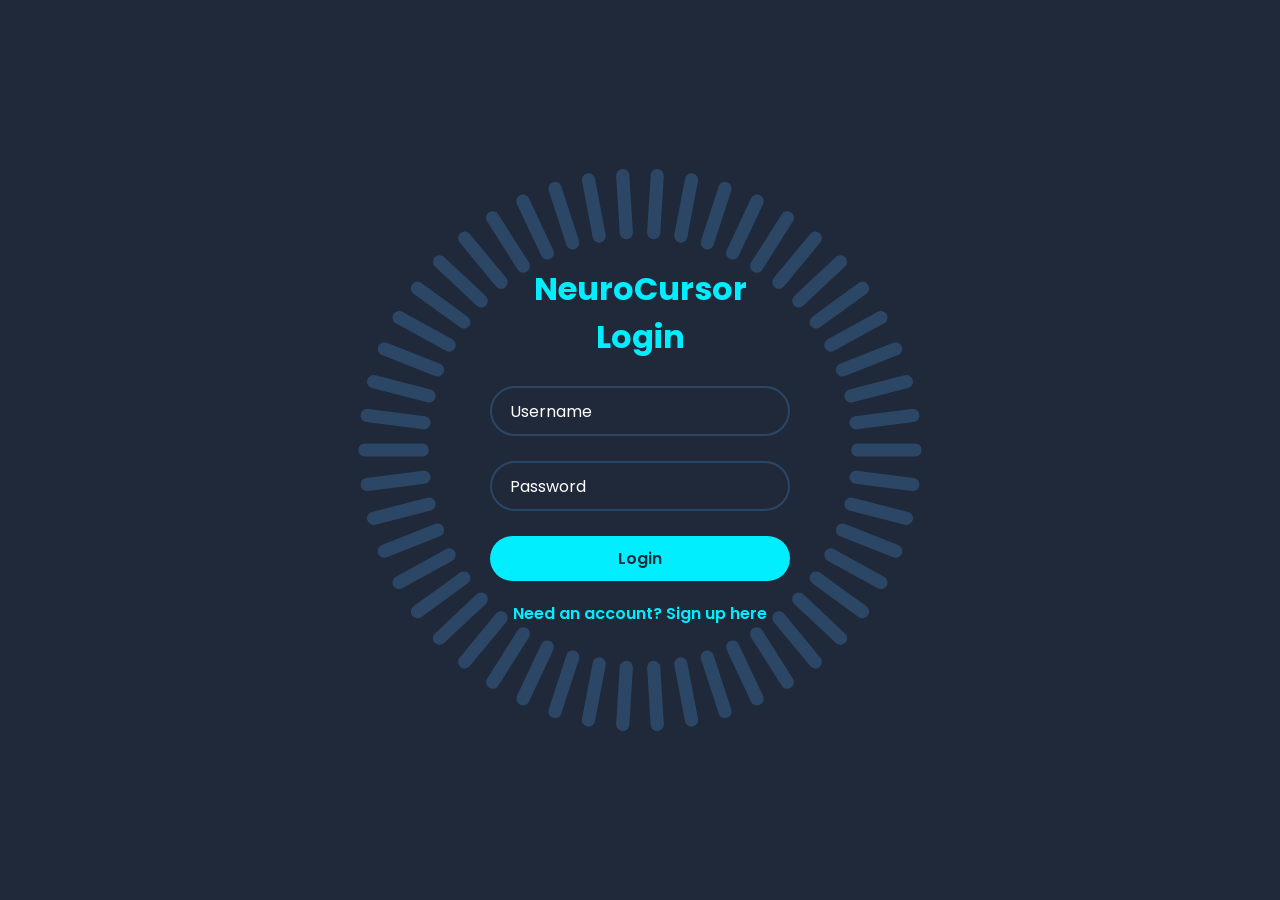
==== model/index.html @ 829564b1 "Make demo skeleton self-contain python" ====
<!DOCTYPE html>
<html lang="en">
<head>
    <meta charset="UTF-8">
    <title>NeuroCursor Data Collection</title>
    <!-- Eel Desktop Binding -->
    <script type="text/javascript" src="/eel.js"></script>
    <style>
        @import url('https://fonts.googleapis.com/css2?family=Poppins:wght@300;400;500;600;700;800;900&display=swap');

        * {
            margin: 0;
            padding: 0;
            box-sizing: border-box;
            font-family: 'Poppins', sans-serif;
        }

        body {
            min-height: 100vh;
            background: #1f293a;
            color: #ffffff;
            display: flex;
            flex-direction: column;
            justify-content: center;
            align-items: center;
        }

        /* ---------- Canvas / Data Collection screen ---------- */
        #myCanvas {
            border: 1px solid #2c4766;
            border-radius: 6px;
            background: #ffffff;
            max-width: 100%;
            height: auto;
            display: block;
            margin: 0 auto;
        }

        #progress {
            text-align: center;
            margin-top: 15px;
            font-weight: 600;
            color: #0ef;
        }

        .btn-action {
            width: 150px;
            height: 45px;
            margin-top: 15px;
            background: #0ef;
            border: none;
            outline: none;
            border-radius: 40px;
            cursor: pointer;
            font-size: 1em;
            color: #1f293a;
            font-weight: 600;
        }

        .btn-action:hover {
            opacity: 0.9;
        }

        /* ---------- Auth screen (old login/signup look) ---------- */
        .container {
            position: relative;
            width: 256px;
            height: 256px;
            display: flex;
            justify-content: center;
            align-items: center;
        }

        .login-box {
            position: absolute;
            width: 400px;
        }

        .login-box form {
            width: 100%;
            padding: 0 50px;
        }

        .login-box h2 {
            font-size: 2em;
            color: #0ef;
            text-align: center;
            margin-bottom: 10px;
        }

        .input-box {
            position: relative;
            margin: 25px 0;
        }

        .input-box input {
            width: 100%;
            height: 50px;
            background: transparent;
            border: 2px solid #2c4766;
            outline: none;
            border-radius: 40px;
            font-size: 1em;
            color: #fff;
            padding: 0 20px;
            transition: .5s ease;
        }

        .input-box input:focus,
        .input-box input:not(:placeholder-shown) {
            border-color: #0ef;
        }

        .input-box label {
            position: absolute;
            top: 50%;
            left: 20px;
            transform: translateY(-50%);
            font-size: 1em;
            color: #fff;
            pointer-events: none;
            transition: .5s ease;
        }

        .input-box input:focus ~ label,
        .input-box input:not(:placeholder-shown) ~ label {
            top: 1px;
            font-size: .8em;
            background: #1f293a;
            padding: 0 6px;
            color: #0ef;
        }

        .btn {
            width: 100%;
            height: 45px;
            background: #0ef;
            border: none;
            outline: none;
            border-radius: 40px;
            cursor: pointer;
            font-size: 1em;
            color: #1f293a;
            font-weight: 600;
        }

        .switch-link {
            margin: 20px 0 10px;
            text-align: center;
        }

        .switch-link a {
            font-size: 1em;
            color: #0ef;
            text-decoration: none;
            font-weight: 600;
            cursor: pointer;
        }

        .switch-link a:hover {
            text-decoration: underline;
        }

        /* Spinning decorative bars around the login box */
        .container span.deco-bar {
            position: absolute;
            left: 0;
            width: 32px;
            height: 6px;
            background: #2c4766;
            border-radius: 8px;
            transform-origin: 128px;
            transform: scale(2.2) rotate(calc(var(--i) * (360deg / 50)));
            animation: animateBlink 3s linear infinite;
            animation-delay: calc(var(--i) * (3s / 50));
        }

        .switch-link {
            width: 300px;
        }

        .switch-link a {
            display: inline-block;
        }

        @keyframes animateBlink {
            0% { background: #0ef; }
            25% { background: #2c4766; }
        }
    </style>
</head>
<body>

    <!-- Embedded Auth View (Shows if not logged in) -->
    <div id="auth-screen" class="container" style="display: none;">
        <div class="login-box">
            <h2 id="auth-title">NeuroCursor<br>Login</h2>
            <form onsubmit="event.preventDefault(); handleAuth();">
                <div class="input-box">
                    <input type="text" id="username-input" autocomplete="username" placeholder=" " required>
                    <label>Username</label>
                </div>
                <div class="input-box">
                    <input type="password" id="password-input" autocomplete="current-password" placeholder=" " required>
                    <label>Password</label>
                </div>
                <button type="submit" class="btn" id="auth-btn">Login</button>
                <div class="switch-link">
                    <a onclick="toggleAuthMode()"><span id="switch-text">Need an account? Sign up here</span></a>
                </div>
            </form>
        </div>
        <span class="deco-bar" style="--i:0;"></span><span class="deco-bar" style="--i:1;"></span><span class="deco-bar" style="--i:2;"></span><span class="deco-bar" style="--i:3;"></span>
        <span class="deco-bar" style="--i:4;"></span><span class="deco-bar" style="--i:5;"></span><span class="deco-bar" style="--i:6;"></span><span class="deco-bar" style="--i:7;"></span>
        <span class="deco-bar" style="--i:8;"></span><span class="deco-bar" style="--i:9;"></span><span class="deco-bar" style="--i:10;"></span><span class="deco-bar" style="--i:11;"></span>
        <span class="deco-bar" style="--i:12;"></span><span class="deco-bar" style="--i:13;"></span><span class="deco-bar" style="--i:14;"></span><span class="deco-bar" style="--i:15;"></span>
        <span class="deco-bar" style="--i:16;"></span><span class="deco-bar" style="--i:17;"></span><span class="deco-bar" style="--i:18;"></span><span class="deco-bar" style="--i:19;"></span>
        <span class="deco-bar" style="--i:20;"></span><span class="deco-bar" style="--i:21;"></span><span class="deco-bar" style="--i:22;"></span><span class="deco-bar" style="--i:23;"></span>
        <span class="deco-bar" style="--i:24;"></span><span class="deco-bar" style="--i:25;"></span><span class="deco-bar" style="--i:26;"></span><span class="deco-bar" style="--i:27;"></span>
        <span class="deco-bar" style="--i:28;"></span><span class="deco-bar" style="--i:29;"></span><span class="deco-bar" style="--i:30;"></span><span class="deco-bar" style="--i:31;"></span>
        <span class="deco-bar" style="--i:32;"></span><span class="deco-bar" style="--i:33;"></span><span class="deco-bar" style="--i:34;"></span><span class="deco-bar" style="--i:35;"></span>
        <span class="deco-bar" style="--i:36;"></span><span class="deco-bar" style="--i:37;"></span><span class="deco-bar" style="--i:38;"></span><span class="deco-bar" style="--i:39;"></span>
        <span class="deco-bar" style="--i:40;"></span><span class="deco-bar" style="--i:41;"></span><span class="deco-bar" style="--i:42;"></span><span class="deco-bar" style="--i:43;"></span>
        <span class="deco-bar" style="--i:44;"></span><span class="deco-bar" style="--i:45;"></span><span class="deco-bar" style="--i:46;"></span><span class="deco-bar" style="--i:47;"></span>
        <span class="deco-bar" style="--i:48;"></span><span class="deco-bar" style="--i:49;"></span>
    </div>

    <!-- Main Data Collection View -->
    <div id="game-screen" style="display: none; text-align: center;">
        <canvas id="myCanvas" width="1400" height="600"></canvas>
        <div id="progress">
            <p id="progress-text">0/30 Sessions Complete</p>
        </div>
        <div>
            <button class="btn-action" onclick="logout()">Sign Out</button>
        </div>
    </div>

    <script>
        var username = localStorage.getItem("username");
        var isSignup = false;

        // --- AUTHENTICATION & UI TOGGLES ---
        function checkSession() {
            if (username) {
                document.getElementById("auth-screen").style.display = "none";
                document.getElementById("game-screen").style.display = "block";
                renderTheFrame();
                startLoop();
            } else {
                document.getElementById("auth-screen").style.display = "flex";
                document.getElementById("game-screen").style.display = "none";
            }
        }

        function toggleAuthMode() {
            isSignup = !isSignup;
            document.getElementById("auth-title").innerHTML = isSignup ? "NeuroCursor<br>Sign Up" : "NeuroCursor<br>Login";
            document.getElementById("auth-btn").innerText = isSignup ? "Sign Up" : "Login";
            document.getElementById("switch-text").innerText = isSignup ? "Have an account? Login here" : "Need an account? Sign up here";

            const passInput = document.getElementById("password-input");
            passInput.setAttribute("autocomplete", isSignup ? "new-password" : "current-password");
        }

        async function handleAuth() {
            var u = document.getElementById("username-input").value;
            var p = document.getElementById("password-input").value;

            try {
                let success = await eel.submit_auth(u, p, isSignup)();
                if (success) {
                    if (isSignup) {
                        alert("Account created successfully!");
                        toggleAuthMode();
                    } else {
                        localStorage.setItem("username", u);
                        username = u;
                        checkSession();
                    }
                } else {
                    alert("Authentication failed. Check your credentials.");
                }
            } catch (err) {
                console.error("Auth error:", err);
            }
        }

        function logout() {
            localStorage.removeItem("username");
            username = null;
            location.reload();
        }

        // --- CANVAS ENGINE & MOUSE TRACKING ---
        var currentX = 0;
        var currentY = 0;
        var isClicked = 0;
        var buttonX = 0;
        var buttonY = 0;
        var buttonsClicked = 0;
        var data = [];
        let distToStartX = 9999;
        let distToStartY = 9999;
        let distToButtonX = 9999;
        let distToButtonY = 9999;
        var activeButton = {};
        var timeOffset = 0;

        const canvas = document.getElementById("myCanvas");
        const ctx = canvas.getContext("2d");

        const colorBackground = "#FFFFFF";
        const gridColor = "rgba(15, 150, 150, 0.1)";
        const dotColor = "#0E9594";
        const dotColorTwo = "#D64545";
        const LABEL_INK = "#FFFFFF";
        const shadowMain = "rgba(15,150,150,0.5)";
        const shadowStart = "rgba(215,70,70,0.5)";

        // Precise Coordinate Rescaling for 1400x600 resolution
        function updateMouseCoordinates(e) {
            const rect = canvas.getBoundingClientRect();
            const scaleX = canvas.width / rect.width;
            const scaleY = canvas.height / rect.height;

            currentX = (e.clientX - rect.left) * scaleX;
            currentY = (e.clientY - rect.top) * scaleY;
        }

        window.addEventListener('pointerrawupdate', updateMouseCoordinates);
        window.addEventListener('pointermove', updateMouseCoordinates);
        window.addEventListener("mousedown", e => { isClicked = 1; });
        window.addEventListener("mouseup", e => { isClicked = 0; });

        async function updateProgress() {
            try {
                let result = await eel.get_user_progress(username)();
                let sessionCount = result.sessions !== undefined ? result.sessions : 0;
                document.getElementById("progress-text").innerText = sessionCount + "/30 Sessions Complete";
            } catch (error) {
                console.error('Error fetching progress:', error);
            }
        }

        function paintBackdrop() {
            ctx.fillStyle = colorBackground;
            ctx.fillRect(0, 0, canvas.width, canvas.height);
            ctx.strokeStyle = gridColor;
            ctx.lineWidth = 1;
            const step = 40;
            for (let x = 0.5; x <= canvas.width; x += step) {
                ctx.beginPath();
                ctx.moveTo(x, 0);
                ctx.lineTo(x, canvas.height);
                ctx.stroke();
            }
            for (let y = 0.5; y <= canvas.height; y += step) {
                ctx.beginPath();
                ctx.moveTo(0, y);
                ctx.lineTo(canvas.width, y);
                ctx.stroke();
            }
        }

        function isHover(button) {
            if (!button) return false;
            let distX = Math.abs(currentX - button.x);
            let distY = Math.abs(currentY - button.y);
            let maxWidthDist = button.width / 2;
            let maxHeightDist = button.height / 2;
            return (maxWidthDist > distX && maxHeightDist > distY);
        }

        function drawRect(x, y, width, height, color, label) {
            ctx.fillStyle = color;
            const rx = x - (width / 2), ry = y - (height / 2);
            if (ctx.roundRect) {
                ctx.beginPath();
                ctx.roundRect(rx, ry, width, height, 12);
                ctx.fill();
            } else {
                ctx.fillRect(rx, ry, width, height);
            }
            if (label) {
                ctx.fillStyle = LABEL_INK;
                ctx.font = "600 20px Arial, sans-serif";
                ctx.textAlign = "center";
                ctx.textBaseline = "middle";
                ctx.fillText(label, x, y + 1);
            }
        }

        function renderTheFrame() {
            paintBackdrop();
            let hovering = isHover(activeButton);
            ctx.save();
            if (hovering && activeButton.x != null) {
                if (activeButton.color == dotColorTwo) {
                    ctx.shadowColor = shadowStart;
                } else {
                    ctx.shadowColor = shadowMain;
                }
                ctx.shadowBlur = 20;
                ctx.shadowOffsetY = 3;
                ctx.shadowOffsetX = 2;
            }
            if (activeButton.x != null) {
                drawRect(
                    activeButton.x,
                    activeButton.y,
                    activeButton.width,
                    activeButton.height,
                    activeButton.color,
                    activeButton.label
                );
            }
            ctx.restore();
            requestAnimationFrame(renderTheFrame);
        }

        function getRandomInt(min, max) {
            const minCeiled = Math.ceil(min);
            const maxFloored = Math.floor(max);
            return Math.floor(Math.random() * (maxFloored - minCeiled + 1) + minCeiled);
        }

        function wait(ms) {
            return new Promise(resolve => setTimeout(resolve, ms));
        }

        async function startLoop() {
            ctx.clearRect(0, 0, canvas.width, canvas.height);
            buttonsClicked = 0;
            data = [];
            updateProgress();
            distToStartX = 9999;
            distToStartY = 9999;

            // Start button centered for 1400x600 canvas
            activeButton.x = 700;
            activeButton.y = 300;
            activeButton.width = 100;
            activeButton.height = 50;
            activeButton.color = dotColorTwo;
            activeButton.label = "START";

            while (!(isClicked == 1 && Math.abs(distToStartX) <= 50 && Math.abs(distToStartY) <= 25)) {
                distToStartX = currentX - 700;
                distToStartY = currentY - 300;
                await wait(1000 / 60);
            }

            while (isClicked == 1) {
                await wait(1000 / 60);
            }

            activeButton.x = getRandomInt(200, 1200);
            activeButton.y = getRandomInt(200, 400);
            activeButton.width = 50;
            activeButton.height = 50;
            activeButton.color = dotColor;
            activeButton.label = String(buttonsClicked + 1);
            timeOffset = performance.now();

            await mainLoop();
            startLoop();
        }

        async function mainLoop() {
            while (buttonsClicked < 5) {
                distToButtonX = currentX - activeButton.x;
                distToButtonY = currentY - activeButton.y;

                data.push({
                    time: performance.now() - timeOffset,
                    cursor_x: currentX,
                    cursor_y: currentY,
                    target_x: activeButton.x,
                    target_y: activeButton.y,
                    relative_x: distToButtonX,
                    relative_y: distToButtonY,
                    button_state: isClicked,
                    movement_index: buttonsClicked,
                    target_width: activeButton.width,
                    target_height: activeButton.height,
                    canvas_width: canvas.width,
                    canvas_height: canvas.height,
                    coords: [distToButtonX, distToButtonY, isClicked]
                });

                if (isClicked == 1 && isHover(activeButton)) {
                    while (isClicked == 1) {
                        await wait(1000 / 60);
                        distToButtonX = currentX - activeButton.x;
                        distToButtonY = currentY - activeButton.y;
                        if (isClicked == 1) {
                            data.push({
                                time: performance.now() - timeOffset,
                                cursor_x: currentX,
                                cursor_y: currentY,
                                target_x: activeButton.x,
                                target_y: activeButton.y,
                                relative_x: distToButtonX,
                                relative_y: distToButtonY,
                                button_state: isClicked,
                                movement_index: buttonsClicked,
                                target_width: activeButton.width,
                                target_height: activeButton.height,
                                canvas_width: canvas.width,
                                canvas_height: canvas.height,
                                coords: [distToButtonX, distToButtonY, isClicked]
                            });
                        }
                    }
                    buttonsClicked += 1;
                    if (buttonsClicked < 5) {
                        activeButton.x = getRandomInt(200, 1200);
                        activeButton.y = getRandomInt(200, 400);
                        activeButton.width = 50;
                        activeButton.height = 50;
                        activeButton.color = dotColor;
                        activeButton.label = String(buttonsClicked + 1);
                    }
                    continue;
                }
                await wait(1000 / 60);
            }

            try {
                let res = await eel.save_session(username, data)();
                console.log("Session saved successfully:", res);
            } catch (error) {
                console.error('Error saving session:', error);
            }
        }

        // Initialize Session Check
        checkSession();
    </script>
</body>
</html>
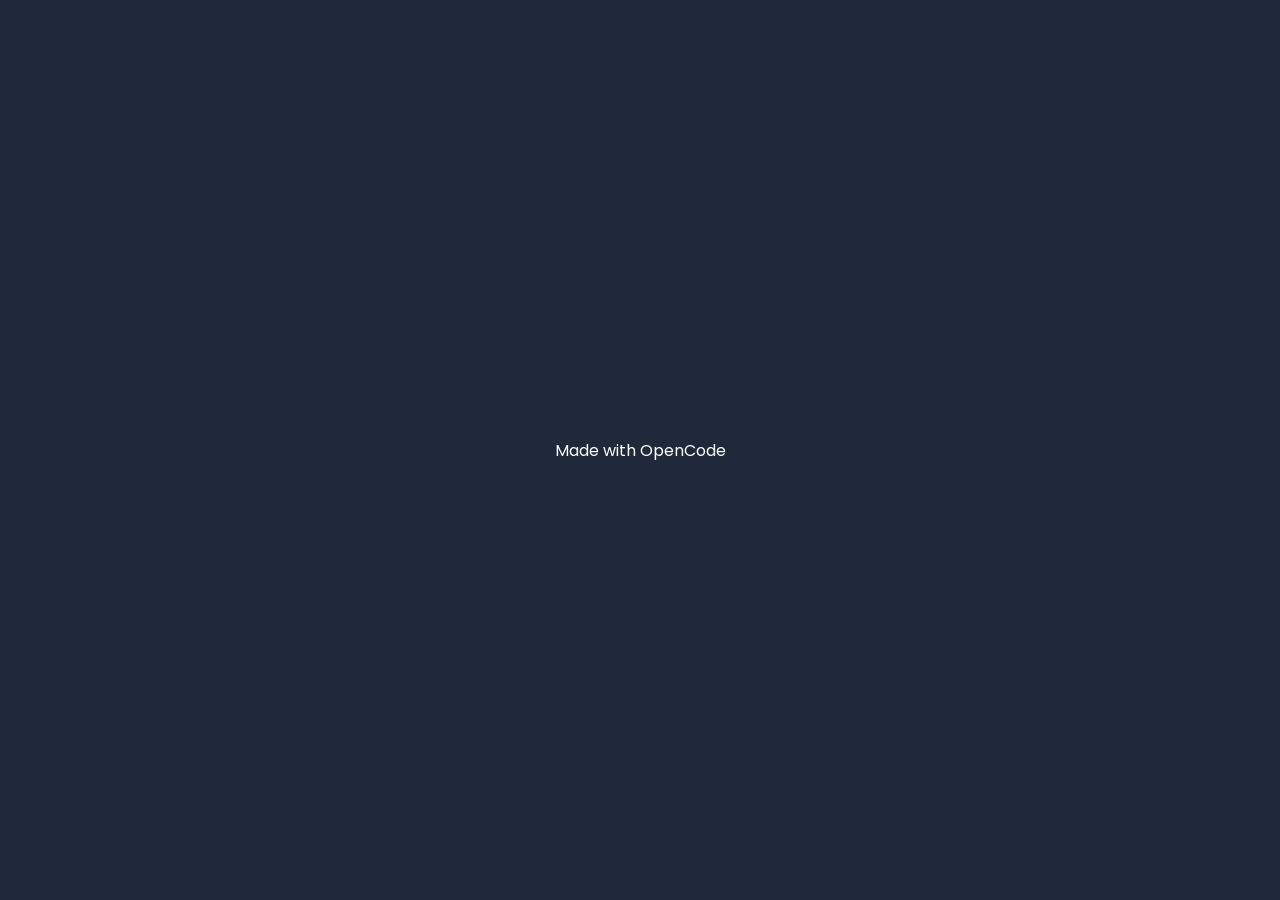
==== commit f7369f7c: "Add AI-made demo, add test, fix and refactor model - Add AI-made model demo - Add test.py for final " ====
--- a/model/index.html
+++ b/model/index.html
@@ -1,3 +1,4 @@
+Made with OpenCode
 <!DOCTYPE html>
 <html lang="en">
 <head>
@@ -41,6 +42,25 @@
             margin-top: 15px;
             font-weight: 600;
             color: #0ef;
+        }
+
+        #result {
+            text-align: center;
+            margin-top: 10px;
+            font-weight: 700;
+            font-size: 1.2em;
+            min-height: 1.5em;
+        }
+        .result-pass { color: #00ff88; }
+        .result-fail { color: #ff4466; }
+        .result-info { color: #0ef; }
+
+        #mode-label {
+            text-align: center;
+            margin-top: 8px;
+            font-weight: 500;
+            font-size: 0.95em;
+            color: #aaa;
         }
 
         .btn-action {
@@ -182,6 +202,12 @@
         .switch-link a {
             display: inline-block;
         }
+
+        .res-table { color: #0ef; font-size: 0.85em; margin: 0 auto; border-collapse: collapse; }
+        .res-table td { padding: 2px 12px; }
+        .res-table .stat-val { color: #fff; font-weight: 600; }
+        .res-table .pass { color: #00ff88; }
+        .res-table .fail { color: #ff4466; }
 
         @keyframes animateBlink {
             0% { background: #0ef; }
@@ -228,11 +254,41 @@
     <!-- Main Data Collection View -->
     <div id="game-screen" style="display: none; text-align: center;">
         <canvas id="myCanvas" width="1400" height="600"></canvas>
+        <div id="mode-label">Loading...</div>
         <div id="progress">
             <p id="progress-text">0/30 Sessions Complete</p>
         </div>
+        <div id="result"></div>
+        <div id="training-indicator" style="display:none; margin-top:10px;">
+            <p id="progress-msg" style="font-size:1em; color:#0ef;">Training...</p>
+        </div>
+        <div id="results-table" style="display:none; margin-top:10px; text-align:center;"></div>
+        <div style="margin-top:10px;">
+            <label style="color:#aaa; font-size:0.85em; cursor:pointer;">
+                <input type="checkbox" id="save-test-data" checked> Save test data for retraining
+            </label>
+        </div>
+        <div style="margin-top:10px; display:flex; flex-direction:column; align-items:center; gap:4px;">
+            <div style="display:flex; gap:6px;">
+                <button class="far-mode-btn" data-mode="fidelity" onclick="setFarMode('fidelity')" style="background:#2c4766; color:#fff; border:none; border-radius:6px; padding:4px 10px; cursor:pointer; font-size:0.8em;">Fidelity</button>
+                <button class="far-mode-btn" data-mode="precise" onclick="setFarMode('precise')" style="background:#0ef; color:#1f293a; border:none; border-radius:6px; padding:4px 10px; cursor:pointer; font-size:0.8em;">Precise</button>
+                <button class="far-mode-btn" data-mode="relaxed" onclick="setFarMode('relaxed')" style="background:#2c4766; color:#fff; border:none; border-radius:6px; padding:4px 10px; cursor:pointer; font-size:0.8em;">Relaxed</button>
+            </div>
+            <div style="display:flex; align-items:center; gap:10px; width:320px;">
+                <span id="frr-left" style="color:#ffaa00; font-size:0.75em; min-width:55px; text-align:right;">—</span>
+                <input type="range" id="far-slider" min="1" max="10" value="1" step="1" style="width:150px;" oninput="updateFarDisplay()">
+                <span id="frr-right" style="color:#ffaa00; font-size:0.75em; min-width:55px; text-align:left;">—</span>
+            </div>
+            <div style="height:1.3em;">
+                <span id="frr-current" style="color:#ffaa00; font-size:0.8em;">—</span>
+            </div>
+            <div>
+                <span id="far-value" style="color:#0ef; font-size:0.85em;">0.001</span>
+            </div>
+        </div>
         <div>
             <button class="btn-action" onclick="logout()">Sign Out</button>
+            <button class="btn-action" id="retrain-btn" onclick="retrainModel()" style="display:none; background:#ffaa00;">Retrain Model</button>
         </div>
     </div>
 
@@ -333,13 +389,110 @@
         window.addEventListener("mousedown", e => { isClicked = 1; });
         window.addEventListener("mouseup", e => { isClicked = 0; });
 
-        async function updateProgress() {
+        async function updateProgress(mode) {
             try {
                 let result = await eel.get_user_progress(username)();
                 let sessionCount = result.sessions !== undefined ? result.sessions : 0;
-                document.getElementById("progress-text").innerText = sessionCount + "/30 Sessions Complete";
+                let testCount = result.test_sessions !== undefined ? result.test_sessions : 0;
+                if (mode) result.mode = mode;
+                var modeLabel = result.mode;
+                if (modeLabel === "training") modeLabel = "Training Model...";
+                else if (modeLabel === "test") modeLabel = "Testing Phase";
+                else modeLabel = "Training Phase";
+                document.getElementById("mode-label").innerText = modeLabel;
+                document.getElementById("retrain-btn").style.display = (result.mode === "test") ? "inline-block" : "none";
+                if (result.mode === "test") {
+                    document.getElementById("progress-text").innerText = "Test Session #" + (parseInt(testCount) + 1);
+                } else if (result.mode === "training") {
+                    document.getElementById("progress-text").innerText = "Training in progress...";
+                    startModePoll();
+                } else {
+                    document.getElementById("progress-text").innerText = sessionCount + "/30 Sessions Complete";
+                }
             } catch (error) {
                 console.error('Error fetching progress:', error);
+            }
+        }
+
+        var wasTraining = false;
+
+        async function pollTrainingProgress() {
+            try {
+                let status = await eel.get_training_progress()();
+                var ti = document.getElementById("training-indicator");
+                var msg = document.getElementById("progress-msg");
+                if (status.running) {
+                    ti.style.display = "block";
+                    msg.innerText = status.message || "Training...";
+                    wasTraining = true;
+                } else {
+                    ti.style.display = "none";
+                    if (wasTraining) {
+                        wasTraining = false;
+                        document.getElementById("retrain-btn").disabled = false;
+                        document.getElementById("retrain-btn").innerText = "Retrain Model";
+                        if (status.results) {
+                            var r = status.results;
+                            var pct = function(a,b) { return b > 0 ? (a/b*100).toFixed(0) : "0"; };
+                            if (r.far_frr_curve && r.far_frr_curve.length > 0) {
+                                farFrrCurve = r.far_frr_curve;
+                            }
+                            document.getElementById("results-table").style.display = "block";
+                            document.getElementById("results-table").innerHTML =
+                                "<table class='res-table'><tr><td>Threshold</td><td class='stat-val'>" + r.threshold.toFixed(4) + "</td></tr>" +
+                                "<tr><td>FAR</td><td class='stat-val'>" + (r.far*100).toFixed(1) + "%</td>" +
+                                "<td>FRR</td><td class='stat-val'>" + (r.frr*100).toFixed(1) + "%</td></tr>" +
+                                "<tr><td>Train</td><td class='" + (r.train_ok >= r.n_train ? "pass" : "fail") + "'>" + r.train_ok + "/" + r.n_train +
+                                " (" + pct(r.train_ok, r.n_train) + "%)</td>" +
+                                "<td>Val</td><td class='" + (r.val_ok >= r.n_val ? "pass" : "fail") + "'>" + r.val_ok + "/" + r.n_val +
+                                " (" + pct(r.val_ok, r.n_val) + "%)</td></tr></table>";
+                            updateFarDisplay();
+                        }
+                        updateProgress();
+                    }
+                }
+            } catch (err) {
+                console.error("Poll error:", err);
+            }
+        }
+
+        var modePollInterval = null;
+
+        function startModePoll() {
+            if (modePollInterval) return;
+            modePollInterval = setInterval(async function() {
+                try {
+                    let result = await eel.get_user_progress(username)();
+                    if (result.mode === "test") {
+                        clearInterval(modePollInterval);
+                        modePollInterval = null;
+                        document.getElementById("progress-text").innerText = "Test Session #1";
+                        updateProgress();
+                    }
+                } catch (err) {
+                    console.error("Mode poll error:", err);
+                }
+            }, 2000);
+        }
+
+        setInterval(pollTrainingProgress, 1000);
+
+        function showResult(res) {
+            var el = document.getElementById("result");
+            if (res.mode === "train") {
+                el.innerText = "";
+                document.getElementById("results-table").style.display = "none";
+            } else if (res.mode === "test" || res.mode === "training") {
+                var r = res.evaluate_result;
+                if (r === null || r === undefined) {
+                    el.innerText = "";
+                } else {
+                    var probPct = (r.prob * 100).toFixed(1);
+                    var thrPct = (r.threshold * 100).toFixed(1);
+                    el.className = r.ok ? "result-pass" : "result-fail";
+                    el.innerText = (r.ok ? "AUTHENTICATED" : "ACCESS DENIED") + "  —  " + probPct + "% / " + thrPct + "%";
+                    setTimeout(function() { el.innerText = ""; }, 4000);
+                }
             }
         }
 
@@ -430,41 +583,52 @@
         }
 
         async function startLoop() {
-            ctx.clearRect(0, 0, canvas.width, canvas.height);
-            buttonsClicked = 0;
-            data = [];
-            updateProgress();
-            distToStartX = 9999;
-            distToStartY = 9999;
-
-            // Start button centered for 1400x600 canvas
-            activeButton.x = 700;
-            activeButton.y = 300;
-            activeButton.width = 100;
-            activeButton.height = 50;
-            activeButton.color = dotColorTwo;
-            activeButton.label = "START";
-
-            while (!(isClicked == 1 && Math.abs(distToStartX) <= 50 && Math.abs(distToStartY) <= 25)) {
-                distToStartX = currentX - 700;
-                distToStartY = currentY - 300;
-                await wait(1000 / 60);
-            }
-
-            while (isClicked == 1) {
-                await wait(1000 / 60);
-            }
-
-            activeButton.x = getRandomInt(200, 1200);
-            activeButton.y = getRandomInt(200, 400);
-            activeButton.width = 50;
-            activeButton.height = 50;
-            activeButton.color = dotColor;
-            activeButton.label = String(buttonsClicked + 1);
-            timeOffset = performance.now();
-
-            await mainLoop();
-            startLoop();
+            try {
+                // Wait for any stuck mouse button before starting a new session
+                while (isClicked == 1) {
+                    await wait(1000 / 60);
+                }
+
+                document.getElementById("results-table").style.display = "none";
+                ctx.clearRect(0, 0, canvas.width, canvas.height);
+                buttonsClicked = 0;
+                data = [];
+                updateProgress();
+                distToStartX = 9999;
+                distToStartY = 9999;
+
+                // Start button centered for 1400x600 canvas
+                activeButton.x = 700;
+                activeButton.y = 300;
+                activeButton.width = 100;
+                activeButton.height = 50;
+                activeButton.color = dotColorTwo;
+                activeButton.label = "START";
+
+                while (!(isClicked == 1 && Math.abs(distToStartX) <= 50 && Math.abs(distToStartY) <= 25)) {
+                    distToStartX = currentX - 700;
+                    distToStartY = currentY - 300;
+                    await wait(1000 / 60);
+                }
+
+                while (isClicked == 1) {
+                    await wait(1000 / 60);
+                }
+
+                activeButton.x = getRandomInt(200, 1200);
+                activeButton.y = getRandomInt(200, 400);
+                activeButton.width = 50;
+                activeButton.height = 50;
+                activeButton.color = dotColor;
+                activeButton.label = String(buttonsClicked + 1);
+                timeOffset = performance.now();
+
+                await mainLoop();
+                startLoop();
+            } catch (err) {
+                console.error("Game error:", err);
+                setTimeout(startLoop, 1000);
+            }
         }
 
         async function mainLoop() {
@@ -528,12 +692,130 @@
             }
 
             try {
-                let res = await eel.save_session(username, data)();
+                let saveData = document.getElementById("save-test-data").checked;
+                let res = await eel.save_session(username, data, saveData)();
                 console.log("Session saved successfully:", res);
+                showResult(res);
+                await updateProgress(res.mode);
             } catch (error) {
                 console.error('Error saving session:', error);
             }
         }
+
+        var farMode = "precise"; // "fidelity" | "precise" | "relaxed"
+        var farFrrCurve = null;  // precomputed [far, threshold, actual_far, frr, train_ok, val_ok][]
+
+        function setFarMode(mode) {
+            farMode = mode;
+            document.querySelectorAll(".far-mode-btn").forEach(function(btn) {
+                var active = btn.dataset.mode === mode;
+                btn.style.background = active ? "#0ef" : "#2c4766";
+                btn.style.color = active ? "#1f293a" : "#fff";
+            });
+            document.getElementById("far-slider").value = 1;
+            updateFarDisplay();
+        }
+
+        function getMaxFar() {
+            var val = parseInt(document.getElementById("far-slider").value);
+            if (farMode === "fidelity") return val * 0.0001;
+            if (farMode === "precise")  return val * 0.001;
+            return val * 0.01;
+        }
+
+        function getFarRange() {
+            if (farMode === "fidelity") return [0.0001, 0.001];
+            if (farMode === "precise")  return [0.001,  0.01];
+            return [0.01, 0.1];
+        }
+
+        function frrAtFar(far) {
+            if (!farFrrCurve || farFrrCurve.length === 0) return null;
+            var c = farFrrCurve;
+            if (far <= c[0][0]) return c[0][3];
+            if (far >= c[c.length - 1][0]) return c[c.length - 1][3];
+            for (var i = 0; i < c.length - 1; i++) {
+                if (far >= c[i][0] && far <= c[i + 1][0]) {
+                    var t = (far - c[i][0]) / (c[i + 1][0] - c[i][0]);
+                    return c[i][3] + t * (c[i + 1][3] - c[i][3]);
+                }
+            }
+            return null;
+        }
+
+        function fmtPct(v) {
+            if (v === null || v === undefined) return "—";
+            return (v * 100).toFixed(1) + "%";
+        }
+
+        function updateFarDisplay() {
+            var far = getMaxFar();
+            var prec = farMode === "fidelity" ? 4 : 3;
+            document.getElementById("far-value").innerText = far.toFixed(prec);
+
+            var range = getFarRange();
+            document.getElementById("frr-left").innerText    = "FRR " + fmtPct(frrAtFar(range[0]));
+            document.getElementById("frr-right").innerText   = "FRR " + fmtPct(frrAtFar(range[1]));
+            document.getElementById("frr-current").innerText = "FRR " + fmtPct(frrAtFar(far));
+        }
+
+        async function retrainModel() {
+            if (!username) return;
+            document.getElementById("retrain-btn").disabled = true;
+            document.getElementById("retrain-btn").innerText = "Training...";
+            document.getElementById("mode-label").innerText = "Retraining Model...";
+            wasTraining = true; // ensure the 1s poll observes the running→done transition
+            var maxFar = getMaxFar();
+            let result = null;
+            let netErr = false;
+            try {
+                result = await eel.retrain(username, maxFar)();
+            } catch (err) {
+                console.error("Retrain error:", err);
+                netErr = true;
+            }
+
+            // Always reset UI atomically — independent of poll cadence.
+            document.getElementById("retrain-btn").disabled = false;
+            document.getElementById("retrain-btn").innerText = "Retrain Model";
+            document.getElementById("mode-label").innerText = "Testing Phase";
+            document.getElementById("training-indicator").style.display = "none";
+            wasTraining = false;
+
+            if (netErr) {
+                alert("Retrain failed (network error). Check the server console.");
+                return;
+            }
+            if (!result || !result.ok) {
+                alert(result && result.message ? result.message : "Retrain failed.");
+                return;
+            }
+
+            // Render results directly from the returned stats.
+            var r = result.stats;
+            var pct = function(a, b) { return b > 0 ? (a / b * 100).toFixed(0) : "0"; };
+            if (r.far_frr_curve && r.far_frr_curve.length > 0) {
+                farFrrCurve = r.far_frr_curve;
+            }
+            document.getElementById("results-table").style.display = "block";
+            document.getElementById("results-table").innerHTML =
+                "<table class='res-table'><tr><td>Threshold</td><td class='stat-val'>" + r.threshold.toFixed(4) + "</td></tr>" +
+                "<tr><td>FAR</td><td class='stat-val'>" + (r.far * 100).toFixed(1) + "%</td>" +
+                "<td>FRR</td><td class='stat-val'>" + (r.frr * 100).toFixed(1) + "%</td></tr>" +
+                "<tr><td>Train</td><td class='" + (r.train_ok >= r.n_train ? "pass" : "fail") + "'>" + r.train_ok + "/" + r.n_train +
+                " (" + pct(r.train_ok, r.n_train) + "%)</td>" +
+                "<td>Val</td><td class='" + (r.val_ok >= r.n_val ? "pass" : "fail") + "'>" + r.val_ok + "/" + r.n_val +
+                " (" + pct(r.val_ok, r.n_val) + "%)</td></tr></table>";
+            updateFarDisplay();
+        }
+
+        // Load precomputed FAR→FRR curve from server (if available)
+        eel.get_far_frr_curve()(function(curve) {
+            if (curve && curve.length > 0) {
+                farFrrCurve = curve;
+                updateFarDisplay();
+            }
+        });
 
         // Initialize Session Check
         checkSession();
